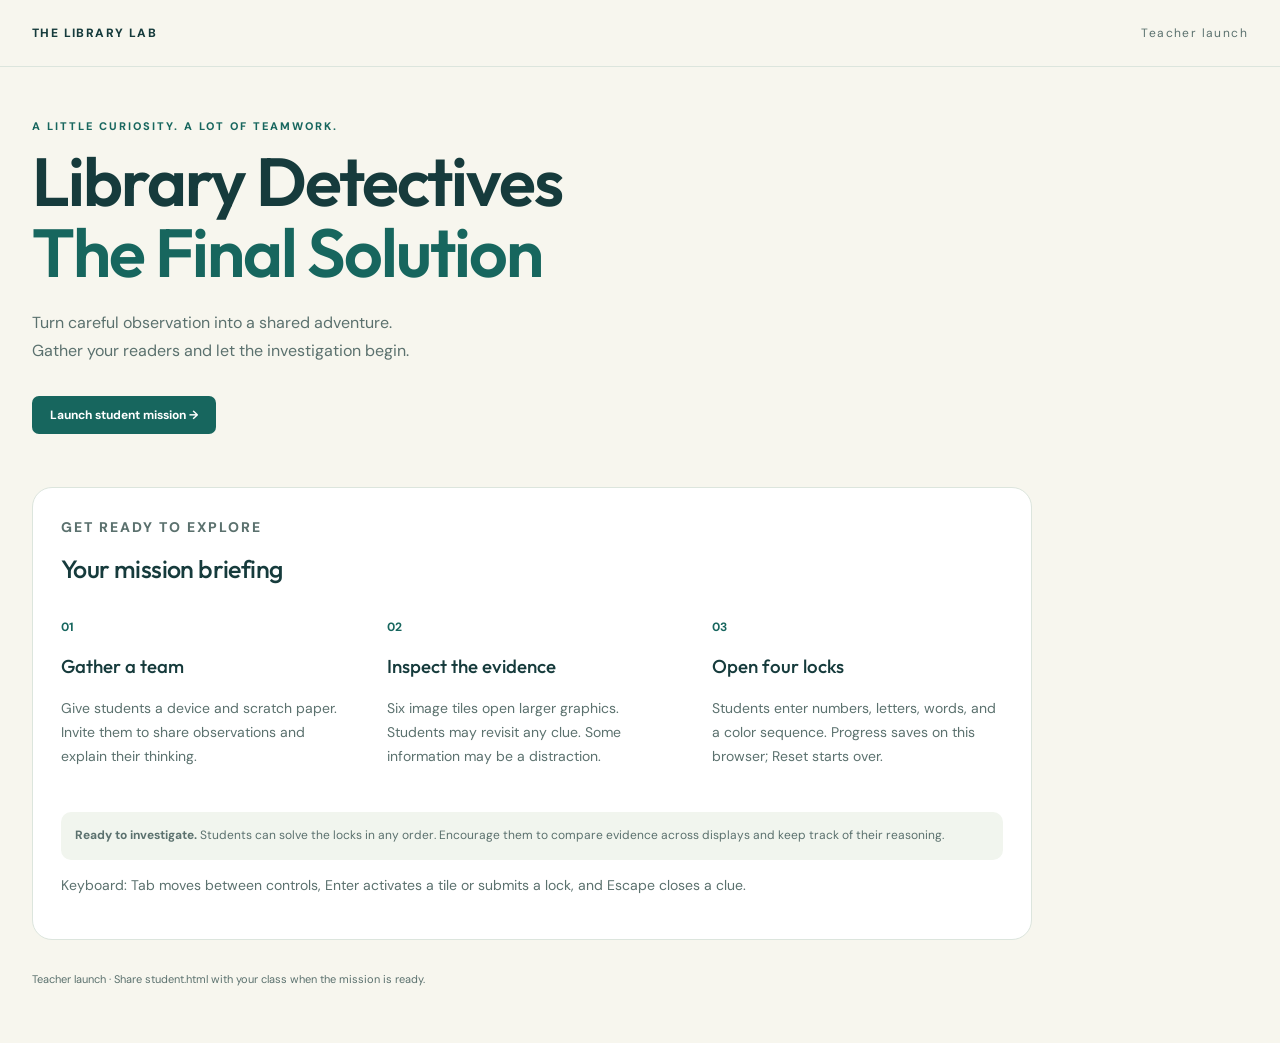
==== index.html @ ed870c4a "Add files via upload" ====
<!doctype html><html lang="en"><head><meta charset="utf-8"><meta name="viewport" content="width=device-width, initial-scale=1"><title>Library Detectives - The Final Solution · Teacher launch</title><link rel="stylesheet" href="styles.css?v=20261022-3"><script src="script.js?v=20261022-3" defer></script></head><body><header class="topbar"><a href="index.html">THE LIBRARY LAB</a><span>Teacher launch</span></header><main><section class="hero"><p class="eyebrow">A LITTLE CURIOSITY. A LOT OF TEAMWORK.</p><h1>Library Detectives<br><em>The Final Solution</em></h1><p>Turn careful observation into a shared adventure.<br>Gather your readers and let the investigation begin.</p><a class="primary launch" href="student.html">Launch student mission →</a></section><section class="panel teacher"><p class="eyebrow">GET READY TO EXPLORE</p><h2>Your mission briefing</h2><div class="teacher-grid"><article><span class="step">01</span><h3>Gather a team</h3><p>Give students a device and scratch paper. Invite them to share observations and explain their thinking.</p></article><article><span class="step">02</span><h3>Inspect the evidence</h3><p>Six image tiles open larger graphics. Students may revisit any clue. Some information may be a distraction.</p></article><article><span class="step">03</span><h3>Open four locks</h3><p>Students enter numbers, letters, words, and a color sequence. Progress saves on this browser; Reset starts over.</p></article></div><div class="note"><strong>Ready to investigate.</strong> Students can solve the locks in any order. Encourage them to compare evidence across displays and keep track of their reasoning.</div><p>Keyboard: Tab moves between controls, Enter activates a tile or submits a lock, and Escape closes a clue.</p></section></main><footer>Teacher launch · Share student.html with your class when the mission is ready.</footer></body></html>
---- styles.css ----
@import url('https://fonts.googleapis.com/css2?family=DM+Sans:wght@400;500;600;700&family=Outfit:wght@400;500;600;700;800&display=swap');
:root{--ink:#163b3c;--teal:#17665e;--cream:#f7f6ee;--line:#dce5dd;--muted:#5b716e}*{box-sizing:border-box}body{margin:0;background:var(--cream);color:var(--ink);font:16px 'DM Sans',sans-serif}button,input,select{font:inherit}button,a,input,select{outline-offset:5px}button:focus-visible,a:focus-visible,input:focus-visible,select:focus-visible{outline:3px solid #b66a18}button{cursor:pointer}a{color:inherit}.topbar{max-width:1280px;margin:auto;padding:25px 32px;display:flex;justify-content:space-between;border-bottom:1px solid var(--line);font-size:12px;letter-spacing:1.4px}.topbar a{text-decoration:none;font-weight:800}.topbar span{color:var(--muted)}main{max-width:1280px;margin:auto;padding:0 32px}.hero{padding:52px 0 38px}.eyebrow{font-size:11px;font-weight:800;letter-spacing:2px;color:var(--teal);margin:0 0 13px}h1,h2,h3{font-family:'Outfit',sans-serif}h1{font-size:clamp(40px,5.5vw,68px);line-height:1.05;letter-spacing:-2px;margin:0 0 20px;font-weight:600}h1 em{font-style:normal;color:var(--teal)}.hero>p:not(.eyebrow){color:var(--muted);line-height:1.75}.mission-tags{display:flex;gap:12px;margin-top:25px;flex-wrap:wrap}.mission-tags span,.pill{font-size:11px;background:#e7eee5;border:1px solid #d7e1d6;border-radius:30px;padding:8px 12px;font-weight:600}.workspace{display:grid;grid-template-columns:1.05fr 1fr;gap:24px;align-items:start}.panel{background:#fff;border:1px solid var(--line);border-radius:20px;padding:28px}.section-head{display:flex;justify-content:space-between;gap:12px;align-items:center}.section-head .eyebrow{margin-bottom:8px}h2{font-size:25px;font-weight:500;letter-spacing:-.6px;margin:0}.panel>p{color:var(--muted);font-size:14px;line-height:1.6}.tiles{display:grid;grid-template-columns:repeat(3,1fr);gap:14px;margin:26px 0}.tile{border:1px solid var(--line);border-radius:14px;background:#fcfcf8;padding:15px 10px 12px;color:var(--ink);transition:transform .15s,box-shadow .15s}.tile:hover{transform:translateY(-3px);box-shadow:0 8px 15px #163b3c10}.tile img{display:block;width:100%;height:105px;object-fit:contain;mix-blend-mode:multiply;margin-bottom:12px}.tile span{font-size:12px;font-weight:700}.tile small{display:block;font-size:10px;color:var(--muted);margin-top:5px}.note{background:#f1f5ee;border-radius:10px;padding:14px;font-size:12px!important;line-height:1.6;color:var(--muted)}.text-button{border:0;background:none;text-decoration:underline;color:var(--muted);font-size:12px}.progress-label{display:flex;justify-content:space-between;font-size:11px;margin:25px 0 10px}progress{width:100%;height:8px;border:0;border-radius:10px;background:#edf0e9;overflow:hidden;accent-color:var(--teal)}progress::-webkit-progress-bar{background:#edf0e9}progress::-webkit-progress-value{background:var(--teal)}.lock-card{padding:20px 0;border-bottom:1px solid var(--line)}.lock-card:last-child{border:0;padding-bottom:0}.lock-card h3{font-size:17px;margin:0 0 9px;display:flex;justify-content:space-between}.status{font:11px 'DM Sans',sans-serif;color:var(--muted)}.lock-card label{display:block;font-size:12px;color:var(--muted);margin-bottom:10px}.entry-row{display:flex;gap:8px}input,select{width:100%;min-width:0;border:1px solid #cbd8d2;border-radius:7px;padding:10px;background:white;color:var(--ink)}.primary,button[type=submit],#confirm-reset{background:var(--teal);color:white;border:0;border-radius:7px;padding:11px 18px;font-size:12px;font-weight:700;text-decoration:none;white-space:nowrap}.colors{display:grid;grid-template-columns:repeat(5,1fr);gap:5px;margin-bottom:10px}.colors select{font-size:11px;padding:9px 3px}.feedback{font-size:12px;margin:7px 0 0;min-height:15px}.feedback.error{color:#a3332d}.solved .status,.solved .feedback{color:#17665e}.launch{display:inline-block;margin:15px 0}#win{margin-top:20px;padding:25px;background:#e8f2da;border-radius:12px}#win p{line-height:1.6}footer{max-width:1280px;margin:32px auto;padding:0 32px 25px;font-size:11px;color:var(--muted)}dialog{border:0;border-radius:17px;padding:22px;max-width:min(1000px,94vw);max-height:92vh;color:var(--ink)}dialog::backdrop{background:#102d35bb;backdrop-filter:blur(4px)}.dialog-head{display:flex;align-items:center;justify-content:space-between;gap:20px;margin-bottom:15px}.dialog-head button,#cancel-reset{border:1px solid var(--line);background:white;border-radius:7px;padding:10px}#clue-content img{display:block;max-width:100%;max-height:72vh;margin:auto;object-fit:contain}#clue-content figure{margin:0}#clue-content figcaption{padding:10px 0;color:var(--muted);font-size:13px}.fallback{padding:20px;background:#f1f5ee;border-radius:10px;font-size:13px}.teacher-grid{display:grid;grid-template-columns:repeat(3,1fr);gap:35px;margin:30px 0}.teacher-grid p,.teacher>p{font-size:14px;color:var(--muted);line-height:1.7}.step{font-size:12px;color:var(--teal);font-weight:bold}.teacher h3{font-weight:500}.teacher{max-width:1000px}button:disabled{cursor:default;opacity:.65}@media(max-width:900px){.workspace{grid-template-columns:1fr}.hero{padding-top:35px}.teacher-grid{gap:20px}}@media(max-width:520px){main{padding:0 16px}.topbar{padding:20px 16px}.topbar span{display:none}.panel{padding:20px}.tiles{gap:8px}.tile{padding:10px 5px}.tile img{height:75px}.section-head .pill{display:none}.teacher-grid{grid-template-columns:1fr;gap:10px}.colors{grid-template-columns:1fr}.colors select{padding:10px}.entry-row{flex-wrap:wrap}.entry-row input{flex:1 1 150px}}
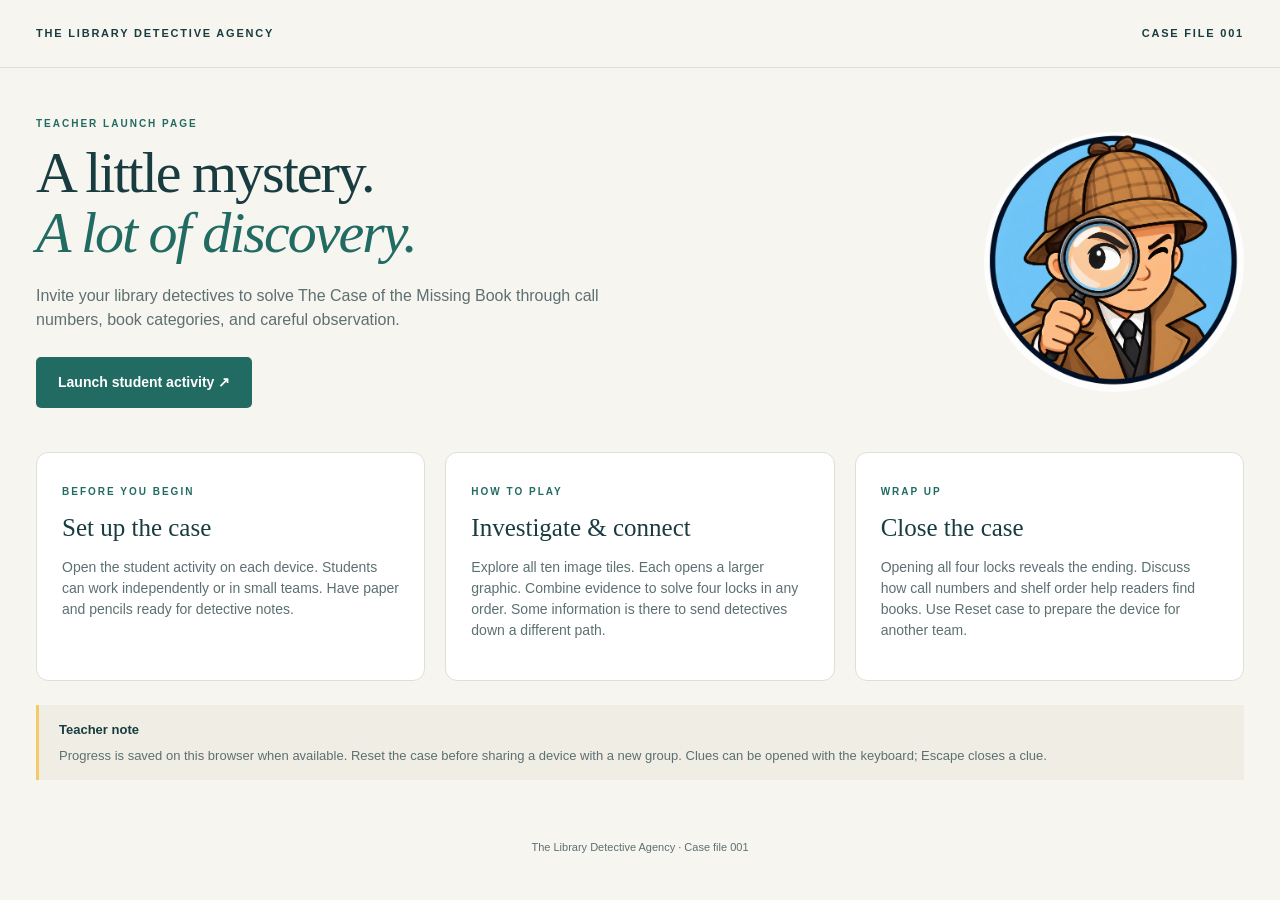
==== commit 7d326938: "Add files via upload" ====
--- a/index.html
+++ b/index.html
@@ -1 +1 @@
-<!doctype html><html lang="en"><head><meta charset="utf-8"><meta name="viewport" content="width=device-width, initial-scale=1"><title>Library Detectives - The Final Solution · Teacher launch</title><link rel="stylesheet" href="styles.css?v=20261022-3"><script src="script.js?v=20261022-3" defer></script></head><body><header class="topbar"><a href="index.html">THE LIBRARY LAB</a><span>Teacher launch</span></header><main><section class="hero"><p class="eyebrow">A LITTLE CURIOSITY. A LOT OF TEAMWORK.</p><h1>Library Detectives<br><em>The Final Solution</em></h1><p>Turn careful observation into a shared adventure.<br>Gather your readers and let the investigation begin.</p><a class="primary launch" href="student.html">Launch student mission →</a></section><section class="panel teacher"><p class="eyebrow">GET READY TO EXPLORE</p><h2>Your mission briefing</h2><div class="teacher-grid"><article><span class="step">01</span><h3>Gather a team</h3><p>Give students a device and scratch paper. Invite them to share observations and explain their thinking.</p></article><article><span class="step">02</span><h3>Inspect the evidence</h3><p>Six image tiles open larger graphics. Students may revisit any clue. Some information may be a distraction.</p></article><article><span class="step">03</span><h3>Open four locks</h3><p>Students enter numbers, letters, words, and a color sequence. Progress saves on this browser; Reset starts over.</p></article></div><div class="note"><strong>Ready to investigate.</strong> Students can solve the locks in any order. Encourage them to compare evidence across displays and keep track of their reasoning.</div><p>Keyboard: Tab moves between controls, Enter activates a tile or submits a lock, and Escape closes a clue.</p></section></main><footer>Teacher launch · Share student.html with your class when the mission is ready.</footer></body></html>
+<!doctype html><html lang="en"><head><meta charset="utf-8"><meta name="viewport" content="width=device-width,initial-scale=1"><meta name="theme-color" content="#153f43"><title>The Case of the Missing Book</title><link rel="stylesheet" href="styles.css?v=20261023-1"><script src="script.js?v=20261023-1" defer></script></head><body><header class="topbar"><a class="brand" href="index.html">THE LIBRARY DETECTIVE AGENCY</a><span>CASE FILE 001</span></header><main class="teacher-main"><section class="hero"><div><p class="eyebrow">TEACHER LAUNCH PAGE</p><h1>A little mystery.<br><em>A lot of discovery.</em></h1><p>Invite your library detectives to solve The Case of the Missing Book through call numbers, book categories, and careful observation.</p><a class="primary launch" href="student.html">Launch student activity ↗</a></div><img class="teacher-art" src="assets/detective-icon.png" alt="A young detective with a magnifying glass"></section><section class="teacher-cards"><article><span class="eyebrow">BEFORE YOU BEGIN</span><h2>Set up the case</h2><p>Open the student activity on each device. Students can work independently or in small teams. Have paper and pencils ready for detective notes.</p></article><article><span class="eyebrow">HOW TO PLAY</span><h2>Investigate & connect</h2><p>Explore all ten image tiles. Each opens a larger graphic. Combine evidence to solve four locks in any order. Some information is there to send detectives down a different path.</p></article><article><span class="eyebrow">WRAP UP</span><h2>Close the case</h2><p>Opening all four locks reveals the ending. Discuss how call numbers and shelf order help readers find books. Use Reset case to prepare the device for another team.</p></article></section><div class="field-note"><strong>Teacher note</strong><p>Progress is saved on this browser when available. Reset the case before sharing a device with a new group. Clues can be opened with the keyboard; Escape closes a clue.</p></div></main><footer>The Library Detective Agency · Case file 001</footer></body></html>
--- a/styles.css
+++ b/styles.css
@@ -1,2 +1 @@
-@import url('https://fonts.googleapis.com/css2?family=DM+Sans:wght@400;500;600;700&family=Outfit:wght@400;500;600;700;800&display=swap');
-:root{--ink:#163b3c;--teal:#17665e;--cream:#f7f6ee;--line:#dce5dd;--muted:#5b716e}*{box-sizing:border-box}body{margin:0;background:var(--cream);color:var(--ink);font:16px 'DM Sans',sans-serif}button,input,select{font:inherit}button,a,input,select{outline-offset:5px}button:focus-visible,a:focus-visible,input:focus-visible,select:focus-visible{outline:3px solid #b66a18}button{cursor:pointer}a{color:inherit}.topbar{max-width:1280px;margin:auto;padding:25px 32px;display:flex;justify-content:space-between;border-bottom:1px solid var(--line);font-size:12px;letter-spacing:1.4px}.topbar a{text-decoration:none;font-weight:800}.topbar span{color:var(--muted)}main{max-width:1280px;margin:auto;padding:0 32px}.hero{padding:52px 0 38px}.eyebrow{font-size:11px;font-weight:800;letter-spacing:2px;color:var(--teal);margin:0 0 13px}h1,h2,h3{font-family:'Outfit',sans-serif}h1{font-size:clamp(40px,5.5vw,68px);line-height:1.05;letter-spacing:-2px;margin:0 0 20px;font-weight:600}h1 em{font-style:normal;color:var(--teal)}.hero>p:not(.eyebrow){color:var(--muted);line-height:1.75}.mission-tags{display:flex;gap:12px;margin-top:25px;flex-wrap:wrap}.mission-tags span,.pill{font-size:11px;background:#e7eee5;border:1px solid #d7e1d6;border-radius:30px;padding:8px 12px;font-weight:600}.workspace{display:grid;grid-template-columns:1.05fr 1fr;gap:24px;align-items:start}.panel{background:#fff;border:1px solid var(--line);border-radius:20px;padding:28px}.section-head{display:flex;justify-content:space-between;gap:12px;align-items:center}.section-head .eyebrow{margin-bottom:8px}h2{font-size:25px;font-weight:500;letter-spacing:-.6px;margin:0}.panel>p{color:var(--muted);font-size:14px;line-height:1.6}.tiles{display:grid;grid-template-columns:repeat(3,1fr);gap:14px;margin:26px 0}.tile{border:1px solid var(--line);border-radius:14px;background:#fcfcf8;padding:15px 10px 12px;color:var(--ink);transition:transform .15s,box-shadow .15s}.tile:hover{transform:translateY(-3px);box-shadow:0 8px 15px #163b3c10}.tile img{display:block;width:100%;height:105px;object-fit:contain;mix-blend-mode:multiply;margin-bottom:12px}.tile span{font-size:12px;font-weight:700}.tile small{display:block;font-size:10px;color:var(--muted);margin-top:5px}.note{background:#f1f5ee;border-radius:10px;padding:14px;font-size:12px!important;line-height:1.6;color:var(--muted)}.text-button{border:0;background:none;text-decoration:underline;color:var(--muted);font-size:12px}.progress-label{display:flex;justify-content:space-between;font-size:11px;margin:25px 0 10px}progress{width:100%;height:8px;border:0;border-radius:10px;background:#edf0e9;overflow:hidden;accent-color:var(--teal)}progress::-webkit-progress-bar{background:#edf0e9}progress::-webkit-progress-value{background:var(--teal)}.lock-card{padding:20px 0;border-bottom:1px solid var(--line)}.lock-card:last-child{border:0;padding-bottom:0}.lock-card h3{font-size:17px;margin:0 0 9px;display:flex;justify-content:space-between}.status{font:11px 'DM Sans',sans-serif;color:var(--muted)}.lock-card label{display:block;font-size:12px;color:var(--muted);margin-bottom:10px}.entry-row{display:flex;gap:8px}input,select{width:100%;min-width:0;border:1px solid #cbd8d2;border-radius:7px;padding:10px;background:white;color:var(--ink)}.primary,button[type=submit],#confirm-reset{background:var(--teal);color:white;border:0;border-radius:7px;padding:11px 18px;font-size:12px;font-weight:700;text-decoration:none;white-space:nowrap}.colors{display:grid;grid-template-columns:repeat(5,1fr);gap:5px;margin-bottom:10px}.colors select{font-size:11px;padding:9px 3px}.feedback{font-size:12px;margin:7px 0 0;min-height:15px}.feedback.error{color:#a3332d}.solved .status,.solved .feedback{color:#17665e}.launch{display:inline-block;margin:15px 0}#win{margin-top:20px;padding:25px;background:#e8f2da;border-radius:12px}#win p{line-height:1.6}footer{max-width:1280px;margin:32px auto;padding:0 32px 25px;font-size:11px;color:var(--muted)}dialog{border:0;border-radius:17px;padding:22px;max-width:min(1000px,94vw);max-height:92vh;color:var(--ink)}dialog::backdrop{background:#102d35bb;backdrop-filter:blur(4px)}.dialog-head{display:flex;align-items:center;justify-content:space-between;gap:20px;margin-bottom:15px}.dialog-head button,#cancel-reset{border:1px solid var(--line);background:white;border-radius:7px;padding:10px}#clue-content img{display:block;max-width:100%;max-height:72vh;margin:auto;object-fit:contain}#clue-content figure{margin:0}#clue-content figcaption{padding:10px 0;color:var(--muted);font-size:13px}.fallback{padding:20px;background:#f1f5ee;border-radius:10px;font-size:13px}.teacher-grid{display:grid;grid-template-columns:repeat(3,1fr);gap:35px;margin:30px 0}.teacher-grid p,.teacher>p{font-size:14px;color:var(--muted);line-height:1.7}.step{font-size:12px;color:var(--teal);font-weight:bold}.teacher h3{font-weight:500}.teacher{max-width:1000px}button:disabled{cursor:default;opacity:.65}@media(max-width:900px){.workspace{grid-template-columns:1fr}.hero{padding-top:35px}.teacher-grid{gap:20px}}@media(max-width:520px){main{padding:0 16px}.topbar{padding:20px 16px}.topbar span{display:none}.panel{padding:20px}.tiles{gap:8px}.tile{padding:10px 5px}.tile img{height:75px}.section-head .pill{display:none}.teacher-grid{grid-template-columns:1fr;gap:10px}.colors{grid-template-columns:1fr}.colors select{padding:10px}.entry-row{flex-wrap:wrap}.entry-row input{flex:1 1 150px}}
+:root{--ink:#183c40;--muted:#5d7071;--paper:#f7f5ef;--teal:#226b63;--gold:#f3c96b;--line:#dedfd5}*{box-sizing:border-box}body{margin:0;background:var(--paper);color:var(--ink);font-family:Arial,Helvetica,sans-serif;line-height:1.5}button,input,select{font:inherit}button,a,input,select{-webkit-tap-highlight-color:transparent}button,a{touch-action:manipulation}button{cursor:pointer}a{color:inherit}button:focus-visible,a:focus-visible,input:focus-visible,select:focus-visible{outline:3px solid #b45c29;outline-offset:4px}.topbar{max-width:1320px;margin:auto;padding:25px 36px;display:flex;justify-content:space-between;gap:20px;border-bottom:1px solid var(--line);font-size:11px;font-weight:800;letter-spacing:1.8px}.brand{text-decoration:none}main{max-width:1320px;margin:auto;padding:0 36px}.hero{padding:48px 0 44px;display:flex;justify-content:space-between;gap:40px;align-items:center}.eyebrow{font-size:10px;letter-spacing:2px;font-weight:800;color:var(--teal);margin:0 0 12px}h1{font-family:Georgia,serif;font-size:58px;line-height:1.05;letter-spacing:-2px;margin:0 0 20px;font-weight:500}h1 em{color:var(--teal)}.hero p:not(.eyebrow){max-width:620px;color:var(--muted);font-size:16px;margin:0}.case-stamp{background:var(--gold);padding:24px 30px;transform:rotate(3deg);min-width:220px;border-radius:3px;box-shadow:5px 5px 0 #e5dfcc}.case-stamp span{font-size:10px;letter-spacing:2px;font-weight:800}.case-stamp strong{font-family:Georgia,serif;font-weight:500;font-size:30px;line-height:1.2;display:block;margin-top:10px}.activity-layout{display:grid;grid-template-columns:minmax(0,1.35fr) minmax(350px,1fr);gap:32px;align-items:start}.clues-panel{padding-top:12px}.section-heading{display:flex;align-items:center;justify-content:space-between;gap:12px}h2{font-family:Georgia,serif;font-size:29px;font-weight:500;line-height:1.15;margin:0}.small-note{font-size:11px;color:var(--muted)}.intro{font-size:13px;max-width:560px;color:var(--muted);margin:18px 0 24px}.clue-grid{display:grid;grid-template-columns:repeat(3,minmax(0,1fr));gap:12px}.clue-tile{position:relative;display:flex;flex-direction:column;align-items:center;background:#fff;border:1px solid var(--line);border-radius:12px;padding:22px 10px 12px;color:var(--ink);font-weight:700;transition:transform .15s,box-shadow .15s}.clue-tile:hover{transform:translateY(-3px);box-shadow:0 8px 20px #183c4012;border-color:#75a69c}.tile-number{position:absolute;left:12px;top:9px;color:#87918e;font-size:10px;letter-spacing:1px}.clue-tile img{width:95px;height:95px;object-fit:contain;margin:0 0 12px}.clue-tile>span:not(.tile-number):not(.tile-action){font-size:13px}.tile-action{font-size:10px;color:var(--muted);font-weight:400;margin-top:5px}.field-note{border-left:3px solid var(--gold);padding:15px 20px;margin:24px 0;background:#efede4;font-size:13px}.field-note p{color:var(--muted);margin:6px 0 0}.locks-panel{background:#eeeee6;border:1px solid var(--line);border-radius:16px;padding:24px}.text-button{border:0;background:none;color:var(--muted);font-size:11px;text-decoration:underline;padding:8px 0}.progress-label{display:flex;justify-content:space-between;font-size:11px;margin:20px 0 7px;font-weight:700}progress{display:block;width:100%;height:7px;border:0;border-radius:10px;overflow:hidden;margin:0 0 23px;background:#d8ded4}progress::-webkit-progress-bar{background:#d8ded4}progress::-webkit-progress-value{background:var(--teal)}progress::-moz-progress-bar{background:var(--teal)}.lock-card{background:white;border:1px solid var(--line);border-radius:10px;padding:17px;margin-top:12px}.lock-heading{display:flex;justify-content:space-between;align-items:center;gap:10px;margin-bottom:13px}h3{font-size:15px;margin:0}.lock-state{font-size:10px;color:var(--muted)}.lock-card label{display:block;font-size:11px;color:var(--muted);margin-bottom:5px}.input-row{display:flex;gap:8px}.input-row input{width:100%;min-width:0;border:1px solid #bdcbc5;background:#fcfdfb;border-radius:5px;padding:9px 10px;letter-spacing:2px;text-transform:uppercase}.primary,.secondary{border:0;border-radius:5px;padding:10px 14px;font-size:12px;font-weight:700;background:var(--teal);color:white;text-decoration:none;display:inline-block;white-space:nowrap}.primary:hover{background:#174b45}.primary:disabled{background:#dde9df;color:#3e6550;cursor:default}.secondary{background:#e7ece6;color:var(--ink)}.hint{font-size:10px;color:var(--muted);margin:8px 0 0}.feedback{font-size:11px;margin:7px 0 0;color:#8b4e23}.feedback:empty{display:none}.solved{border-color:#8db79a;background:#f7fcf6}.solved .feedback,.solved .lock-state{color:#2a6942}.color-row{display:grid;grid-template-columns:repeat(5,minmax(0,1fr));gap:5px;margin:12px 0}.color-position{text-align:center}.color-position select{display:block;width:100%;font-size:10px;padding:8px 1px;border:1px solid #bdcbc5;border-radius:4px;color:var(--ink);background:#fff;margin-top:4px}.celebration{background:var(--teal);color:white;padding:35px;margin:32px 0;border-radius:14px}.celebration .eyebrow{color:var(--gold)}.celebration p:last-child{max-width:850px}footer{text-align:center;font-size:11px;color:var(--muted);padding:35px 20px}dialog{border:0;border-radius:14px;padding:22px;max-width:1100px;width:94vw;max-height:94vh;color:var(--ink);box-shadow:0 25px 90px #0004}dialog::backdrop{background:#102c32bf;backdrop-filter:blur(4px)}.dialog-header{display:flex;align-items:center;justify-content:space-between;gap:20px;position:sticky;top:-22px;background:white;padding:10px 0;z-index:1}#clue-image-wrap img{display:block;width:100%;height:auto;margin-top:15px}.image-fallback{padding:20px;background:#fff0ce;border-radius:8px;font-size:13px}#reset-dialog{max-width:480px}#reset-dialog .input-row{flex-wrap:wrap}.teacher-art{width:260px;border-radius:50%}.launch{margin-top:25px;font-size:14px;padding:15px 22px}.teacher-cards{display:grid;grid-template-columns:repeat(3,1fr);gap:20px}.teacher-cards article{padding:25px;background:white;border:1px solid var(--line);border-radius:12px}.teacher-cards h2{font-size:25px;margin-top:12px}.teacher-cards p{font-size:14px;color:var(--muted)}[hidden]{display:none!important}@media(min-width:1100px){.clue-grid{grid-template-columns:repeat(3,1fr)}}@media(max-width:900px){.activity-layout{grid-template-columns:1fr 350px;gap:20px}.clue-grid{grid-template-columns:repeat(2,1fr)}.small-note{display:none}h1{font-size:48px}.case-stamp{min-width:180px}.case-stamp strong{font-size:26px}.locks-panel{padding:18px}}@media(max-width:720px){main{padding:0 20px}.topbar{padding:20px;letter-spacing:1px;font-size:9px}.hero{padding:35px 0;gap:20px}h1{font-size:40px}.hero p:not(.eyebrow){font-size:14px}.case-stamp{display:none}.activity-layout{grid-template-columns:1fr}.clue-grid{grid-template-columns:repeat(3,1fr)}.clue-tile img{width:75px;height:75px}.clue-tile>span:not(.tile-number):not(.tile-action){font-size:11px}.teacher-cards{grid-template-columns:1fr}.teacher-art{width:130px}.teacher-main .hero{align-items:flex-start}.teacher-main h1{font-size:34px}.locks-panel{padding:22px}dialog{padding:15px}.dialog-header{top:-15px}h2{font-size:26px}}@media(prefers-reduced-motion:reduce){*{scroll-behavior:auto!important;transition:none!important}}
